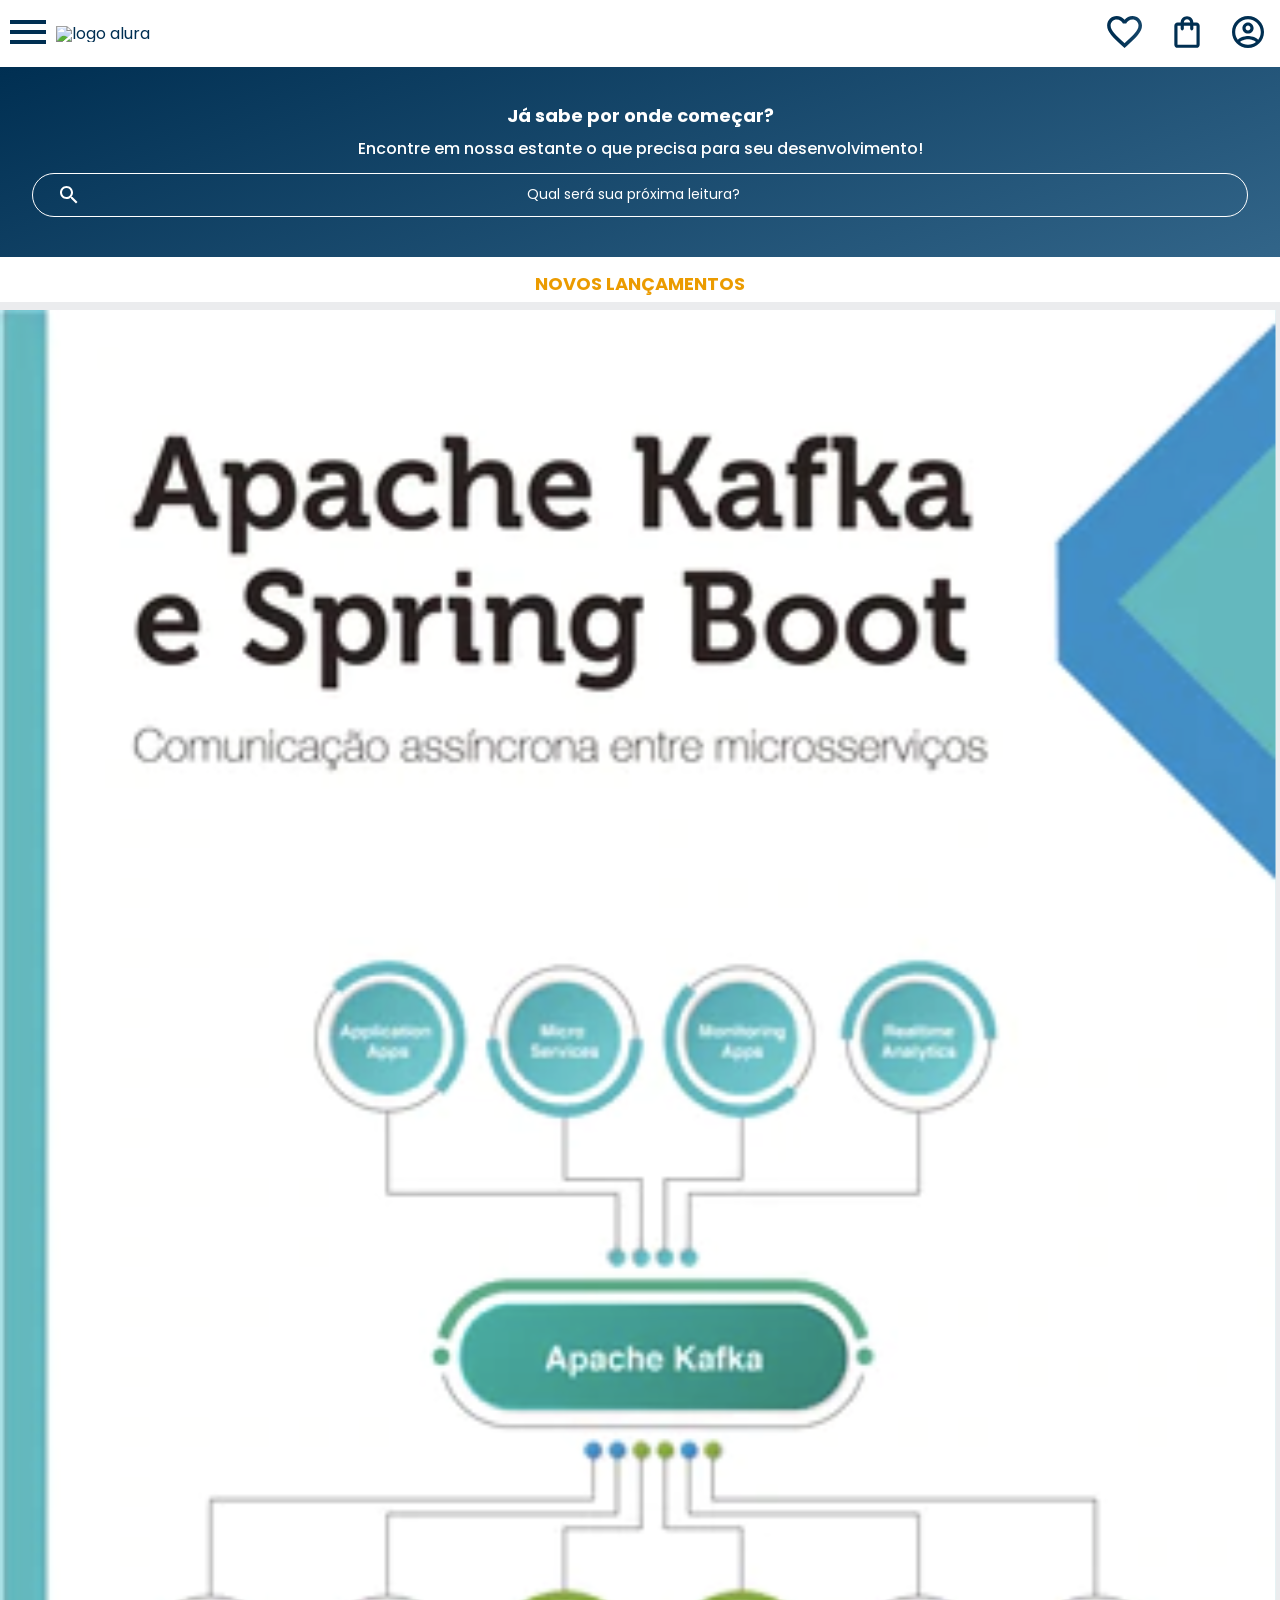
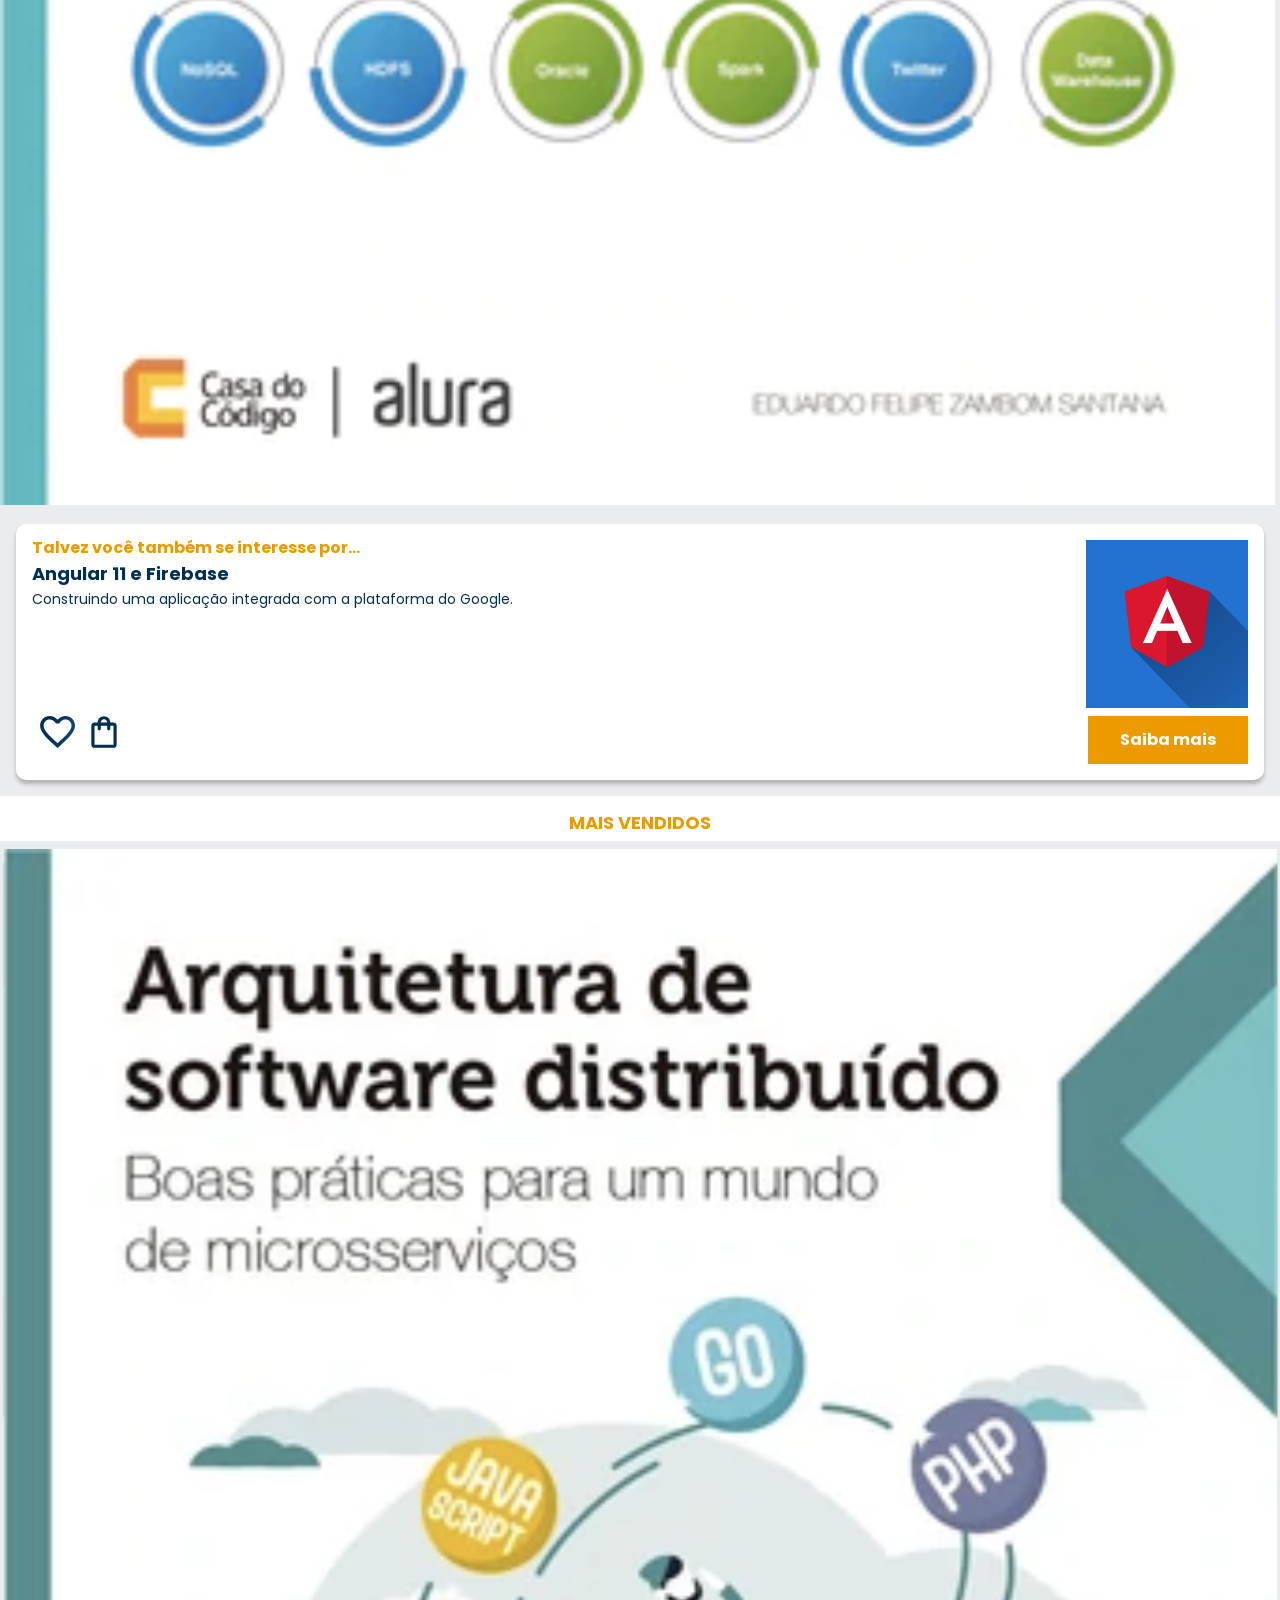
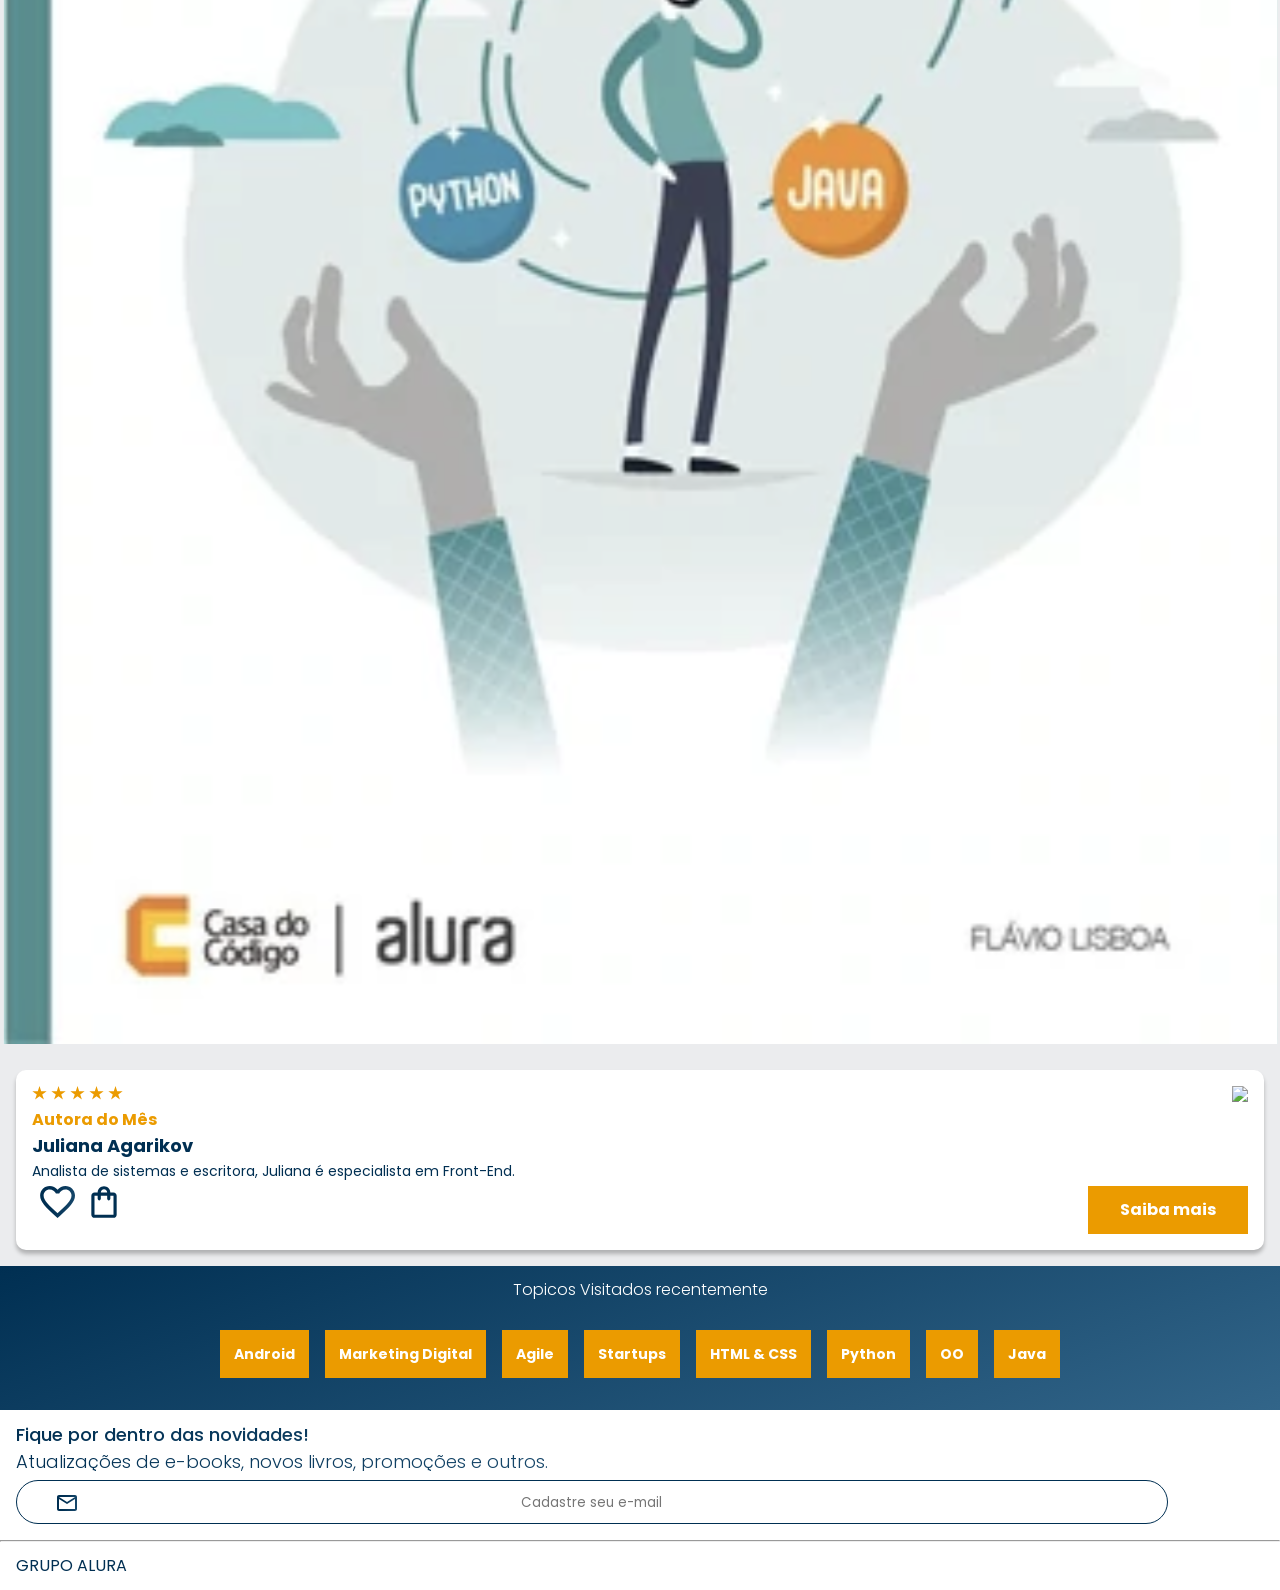
==== index.html @ 4be2d955 "Add files via upload" ====
<!DOCTYPE html>
<html lang="pt-br">
<head>
    <meta charset="UTF-8">
    <meta http-equiv="X-UA-Compatible" content="IE=edge">
    <meta name="viewport" content="width=device-width, initial-scale=1.0">
    <title>Alura Books</title>
    <link rel="stylesheet" href="./style/reset.css">
    <link rel="preconnect" href="https://fonts.googleapis.com">
    <link rel="preconnect" href="https://fonts.gstatic.com" crossorigin>
    <link href="https://fonts.googleapis.com/css2?family=Inter:wght@400;700&family=Krona+One&family=Montserrat:wght@400;600&family=Poppins:wght@300;400;500;700&display=swap" rel="stylesheet">
    <link rel="stylesheet" href="https://cdn.jsdelivr.net/npm/swiper@10/swiper-bundle.min.css"/>
    <link rel="stylesheet" href="./style/style.css">
</head>
<body>
    
    <header class="cabecalho">
        <div class="container">
            <input type="checkbox" id="menu" class="container__botao">
            <label for="menu">
                <spam class="cabecalho__menu__hamburger container__imagem"></spam>
            </label>
            <ul class="lista-menu">
                <li class="lista-menu__titulo"> Categoria</li>
                <li class="lista-menu__item"><a href="#" class="lista-menu__link">Programação</a>
                </li>
                <li class="lista-menu__item">
                    <a href="#" class="lista-menu__link">Front-End</a>
                </li>
                <li class="lista-menu__item">
                    <a href="#" class="lista-menu__link">Infraestrutura</a>
                </li>    
                <li class="lista-menu__item">
                    <a href="#" class="lista-menu__link">Bussines</a>
                </li>
                <li class="lista-menu__item">
                    <a href="#" class="lista-menu__link">Design</a>
                </li>
                </li>
            </ul>
            <img src="./assets/logo.svg" alt="logo alura">
        </div>
        <div class="container">
            <a href="#"><img src="assets/Favoritos.svg" class="container__imagem"></a>
            <a href="#"><img src="assets/Compras.svg" class="container__imagem"></a>
            <a href="#"><img src="assets/Usuario.svg" class="container__imagem"></a>
        </div>
    </header>

        <section class="banner">
            <h2 class="banner__titulo">Já sabe por onde começar?</h2>
            <p class="banner__texto">Encontre em nossa estante o que precisa para seu desenvolvimento!</p>
            <input type="search" class="banner__pesquisa" placeholder="Qual será sua próxima leitura?">
        </section>
        <section class="carrossel">
            <h2 class="carrossel__titulo">Novos Lançamentos</h2>
            <!-- Slider main container -->
    <div class="swiper">
    <div class="swiper-pagination"></div>
    <!-- Additional required wrapper -->
    <div class="swiper-wrapper">
      <!-- Slides -->
      <div class="swiper-slide"><img src="./assets/ApacheKafka.svg" alt="livro 1"></div>
      <div class="swiper-slide"><img src="./assets/Lideranca.svg" alt="livro 2"></div>
      <div class="swiper-slide"><img src="./assets/Javascript.svg" alt="Livro 3"></div>
      <div class="swiper-slide"><img src="./assets/GuiaFront-end.svg" alt="Livro 4"></div>
    
    </div>
    <!-- If we need pagination -->
   
    <!-- If we need navigation buttons -->
    <div class="swiper-button-prev"></div>
    <div class="swiper-button-next"></div>
    <!-- If we need scrollbar -->
    </div>
    
    <div class="card">
        <!--1º linha-->
        <div class="card__descricao">
            <!--1º coluna-->
            <div class="descricao">
                <h3 class="descricao__titulo"> Talvez você também se interesse por... </h3>
                <h2 class="descricao__titulo-livro">Angular 11 e Firebase</h2>
                <p class="descricao__texto">Construindo uma aplicação integrada com a plataforma do Google.</p>
            </div>
            <!--2ºcoluna-->
            <img src="./assets/Angular.svg" class="descricao__imagem">
            </div>
            <!--2º linha-->
            <div class="card__botoes">
                <!--1º coluna-->
                <ul class="botoes">
                    <li class="botoes__item"><img src="./assets/Favoritos.svg" alt="favoritar livro"></li>
                    <li class="botoes__item"><img src="./assets/Compras.svg" alt="carrinho de compras"></li>
                 </ul>
             <!--2º coluna-->
                <a href="#" class="botoes__ancora"> Saiba mais</a>
            </div>
    </div>
    </section>
    <section class="carrossel">
        <h2 class="carrossel__titulo">Mais Vendidos</h2>
        <!-- Slider main container -->
        <div class="swiper">
        <div class="swiper-pagination"></div>
        <!-- Additional required wrapper -->
        <div class="swiper-wrapper">
            <!-- Slides -->
            <div class="swiper-slide"><img src="./assets/Arquitetura.svg" alt="livro 1"></div>
            <div class="swiper-slide"><img src="./assets/MetricasAgeis.svg" alt="livro 2"></div>
            <div class="swiper-slide"><img src="./assets/Gestão.svg" alt="Livro 3"></div>
            <div class="swiper-slide"><img src="./assets/Tuning.svg" alt="Livro 4"></div>
            <div class="swiper-slide"><img src="./assets/ApacheKafka.svg" alt="Livro 4"></div>

        </div>
        <!-- If we need pagination -->

        <!-- If we need navigation buttons -->
        <div class="swiper-button-prev"></div>
        <div class="swiper-button-next"></div>
        <!-- If we need scrollbar -->
        </div>

    <div class="card">
        <!--1º linha-->
        <div class="card__descricao">
            <!--1º coluna-->
            <div class="descricao">
                <img src="./assets/Estrelinhas.svg" class="estrelinhas">
                <h3 class="descricao__titulo"> Autora do Mês</h3>
                <h2 class="descricao__titulo-livro">Juliana Agarikov</h2>
                <p class="descricao__texto">Analista de sistemas e escritora, Juliana é especialista em Front-End. </p>
            </div>
            <!--2ºcoluna-->
            <img src="./assets/Perfil-escritora 1.svg" class="descricao__imagem">
        </div>
        <!--2º linha-->
        <div class="card__botoes">
            <!--1º coluna-->
            <ul class="botoes">
                <li class="botoes__item"><img src="./assets/Favoritos.svg" alt="favoritar livro"></li>
                <li class="botoes__item"><img src="./assets/Compras.svg" alt="carrinho de compras"></li>
            </ul>
            <!--2º coluna-->
            <a href="#" class="botoes__ancora"> Saiba mais</a>
        </div>
    </div>
    </section>
    <section class="topicos">
        <h2 class="topicos__titulo">Topicos Visitados recentemente</h2>
        <ul class="topicos__listas">
            <li class="topicos__item">
                <a href="#" class="topicos__link">Android</a>
            </li>
            <li class="topicos__item">
                <a href="#" class="topicos__link">Marketing Digital</a>
            </li>
            <li class="topicos__item">
                <a href="#" class="topicos__link">Agile</a>
            </li>
            <li class="topicos__item">
                <a href="#" class="topicos__link">Startups</a>
            </li>
            <li class="topicos__item">
                <a href="#" class="topicos__link">HTML & CSS</a>
            </li>
            <li class="topicos__item">
                <a href="#" class="topicos__link">Python</a>
            </li>
            <li class="topicos__item">
                <a href="#" class="topicos__link">OO</a>
            </li>
            <li class="topicos__item">
                <a href="#" class="topicos__link">Java</a>
            </li>
            

        </ul>
    </section>
    <section class="contatos">
        <h2 class="contatos__titulo">Fique por dentro das novidades!</h2>
        <p class="contatos__texto">Atualizações de e-books, novos livros, promoções e outros.</p>
        <input type="email" placeholder="Cadastre seu e-mail" class="contatos__email">

    </section>

    <hr />

    <footer>
        <h2 class="rodape__titulo">GRUPO ALURA </h2>
    </footer>

    <script type="module">
        import Swiper from 'https://cdn.jsdelivr.net/npm/swiper@10/swiper-bundle.min.mjs'
    
        const swiper = new Swiper('.swiper', {
            spaceBetween: 10,
            slidesPerView: 3,
            pagination: {
                el: '.swiper-pagination',
                type: 'bullets',
            },
        });
    </script>
        
</body>
</html>
---- style/style.css ----
@import url("header.css");
@import url("banner.css");
@import url("carrossel.css");
@import url("topico.css");
@import url("contato.css");
@import url("rodape.css");

:root{
 --cor-de-fundo:#EBECEE;
 --branco: #ffffff;
 --laranja: #EB9B00;
 --azul-degrade: linear-gradient(160deg, #002F52 0%, #326589 100%);
 --font-principal: "Poppins";
 --azul-titulo: #002F52;


}

body{
    background-color: var(--cor-de-fundo);
    color: var(--azul-titulo);
    font-family: var(--font-principal);
    font-size: 16px;
    font-weight: 400;
}
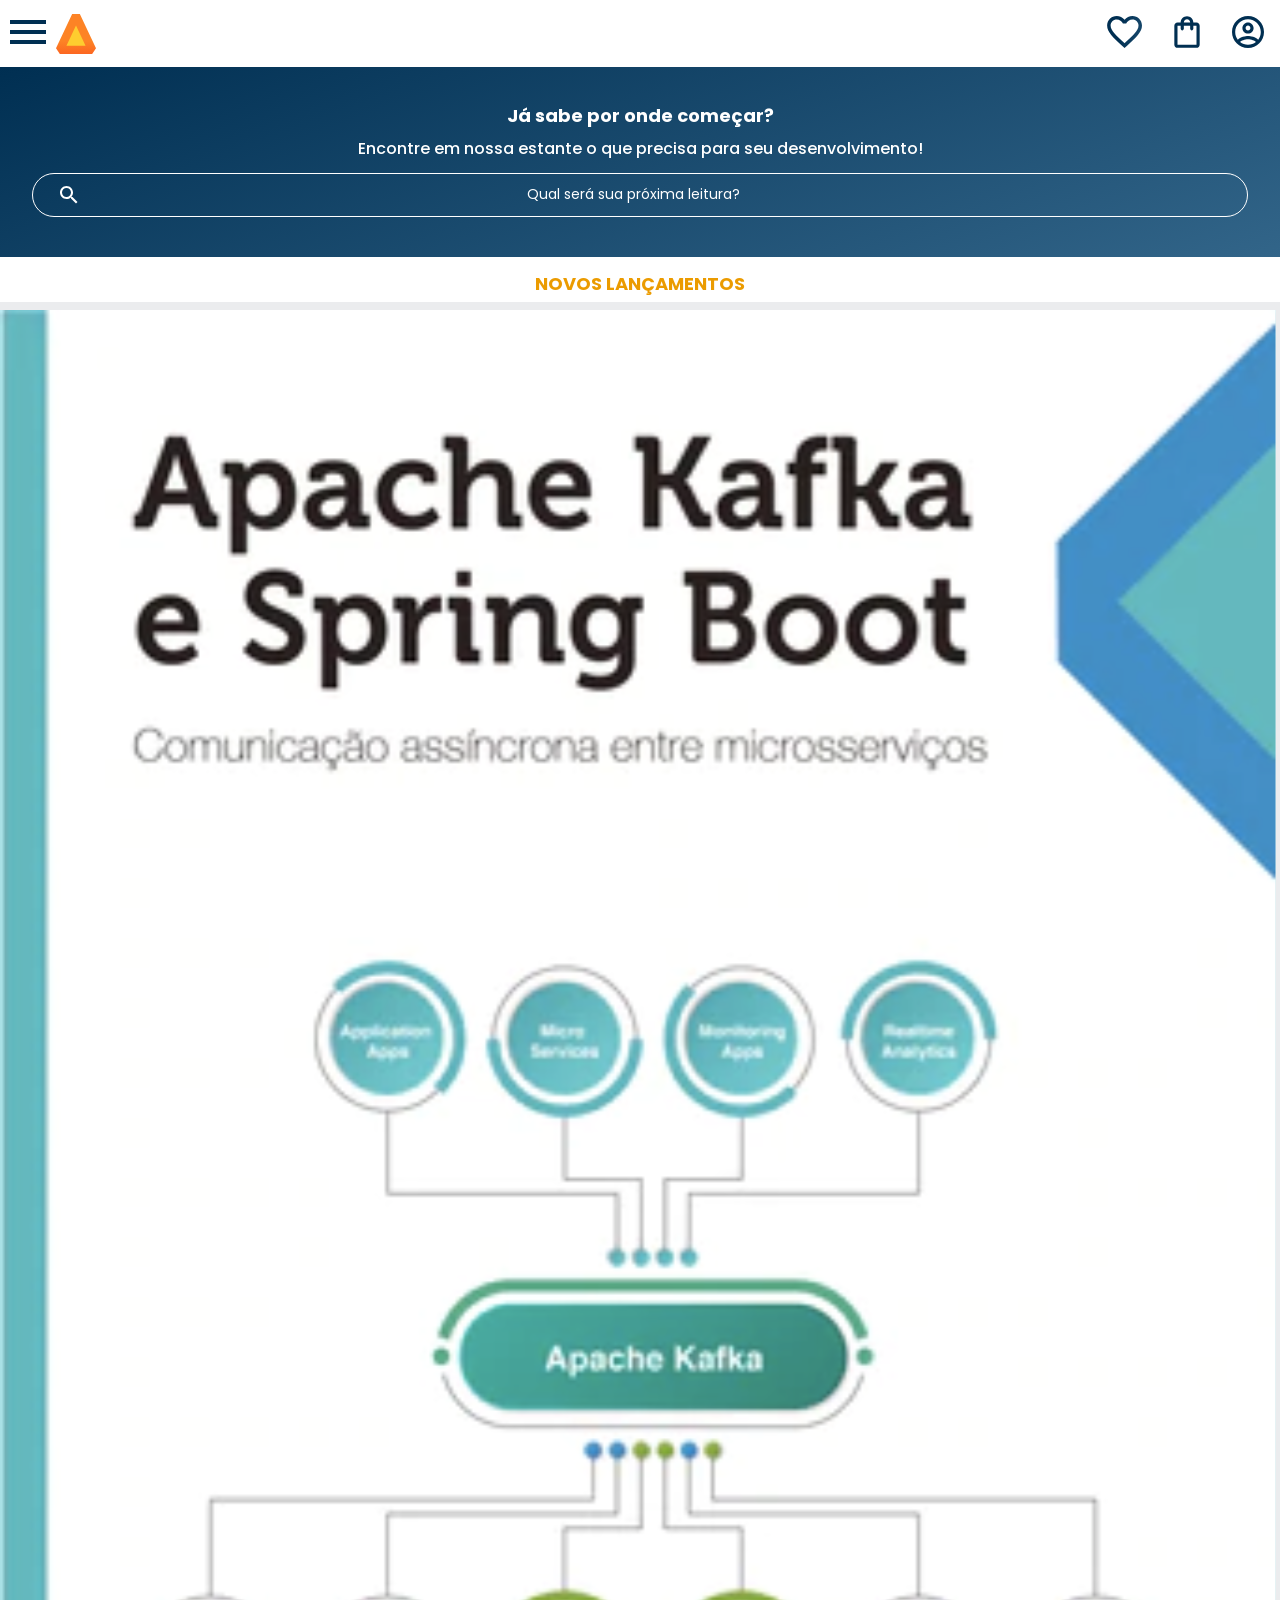
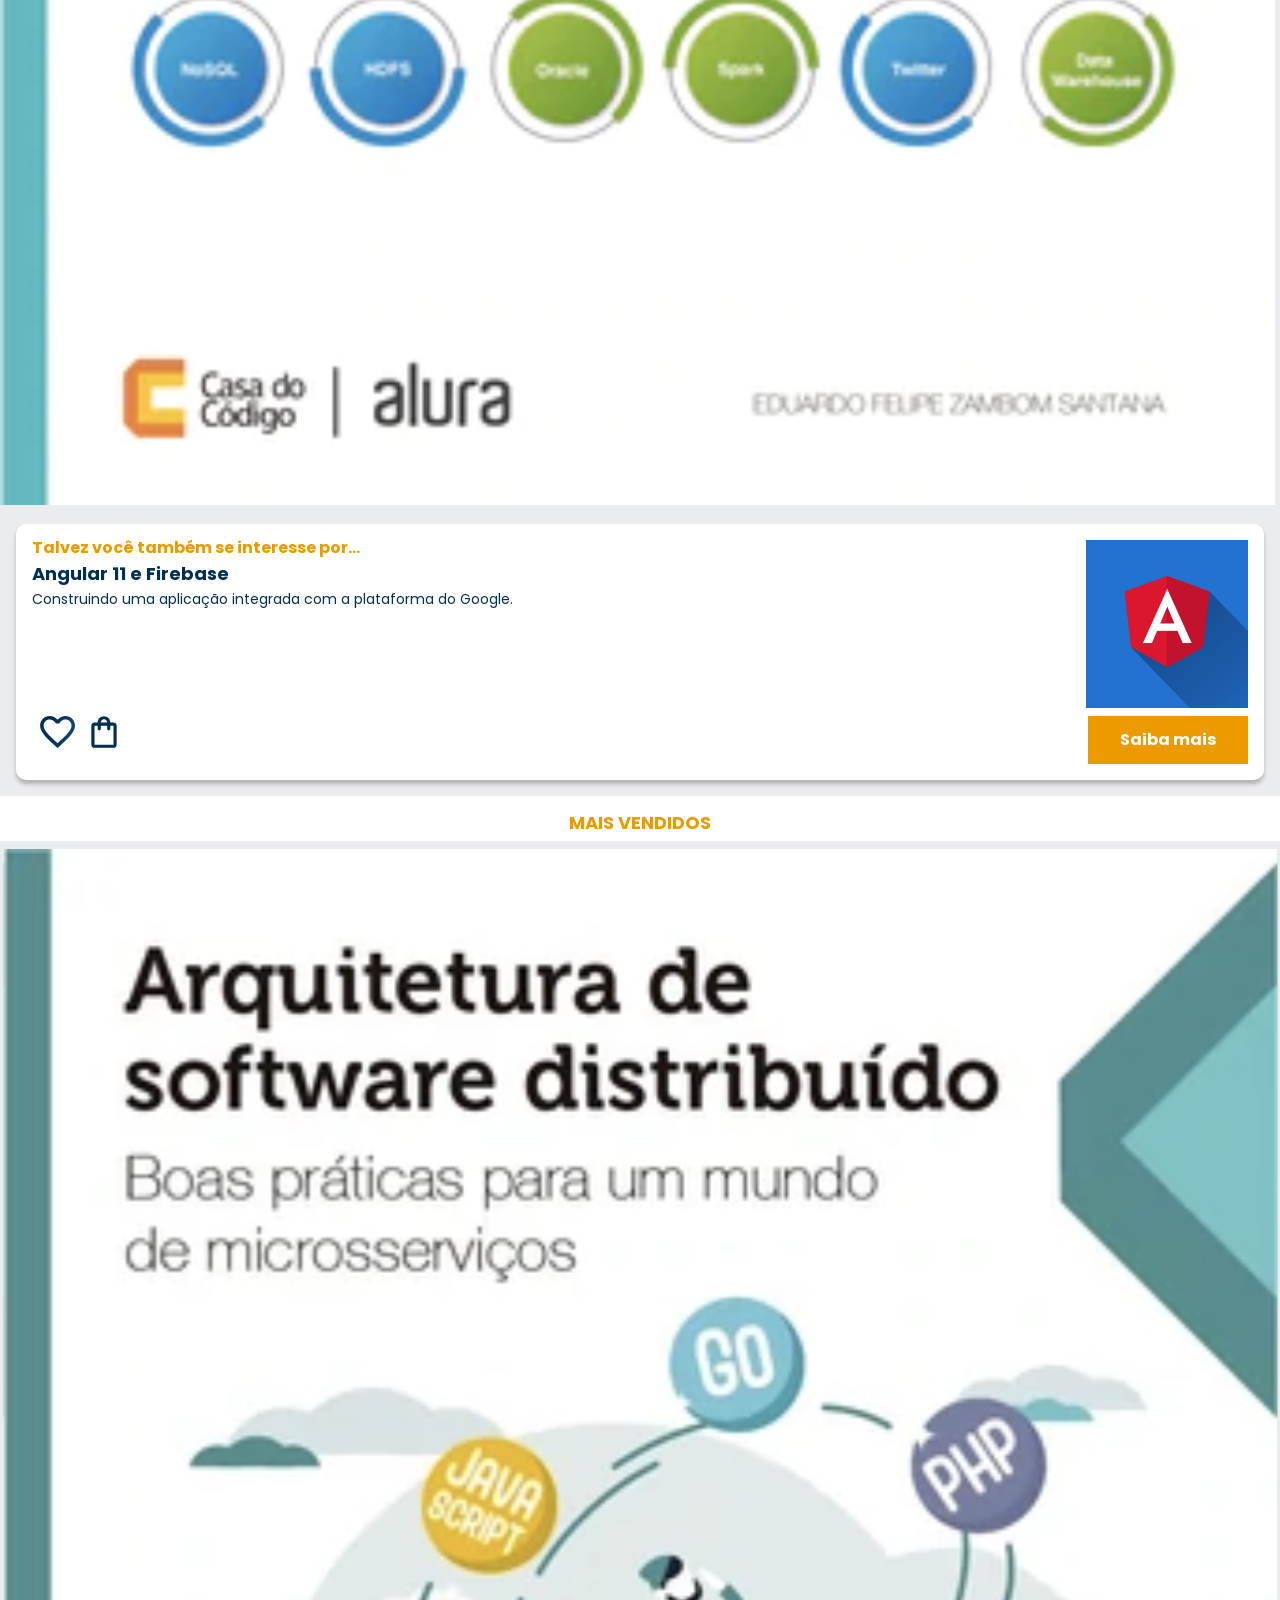
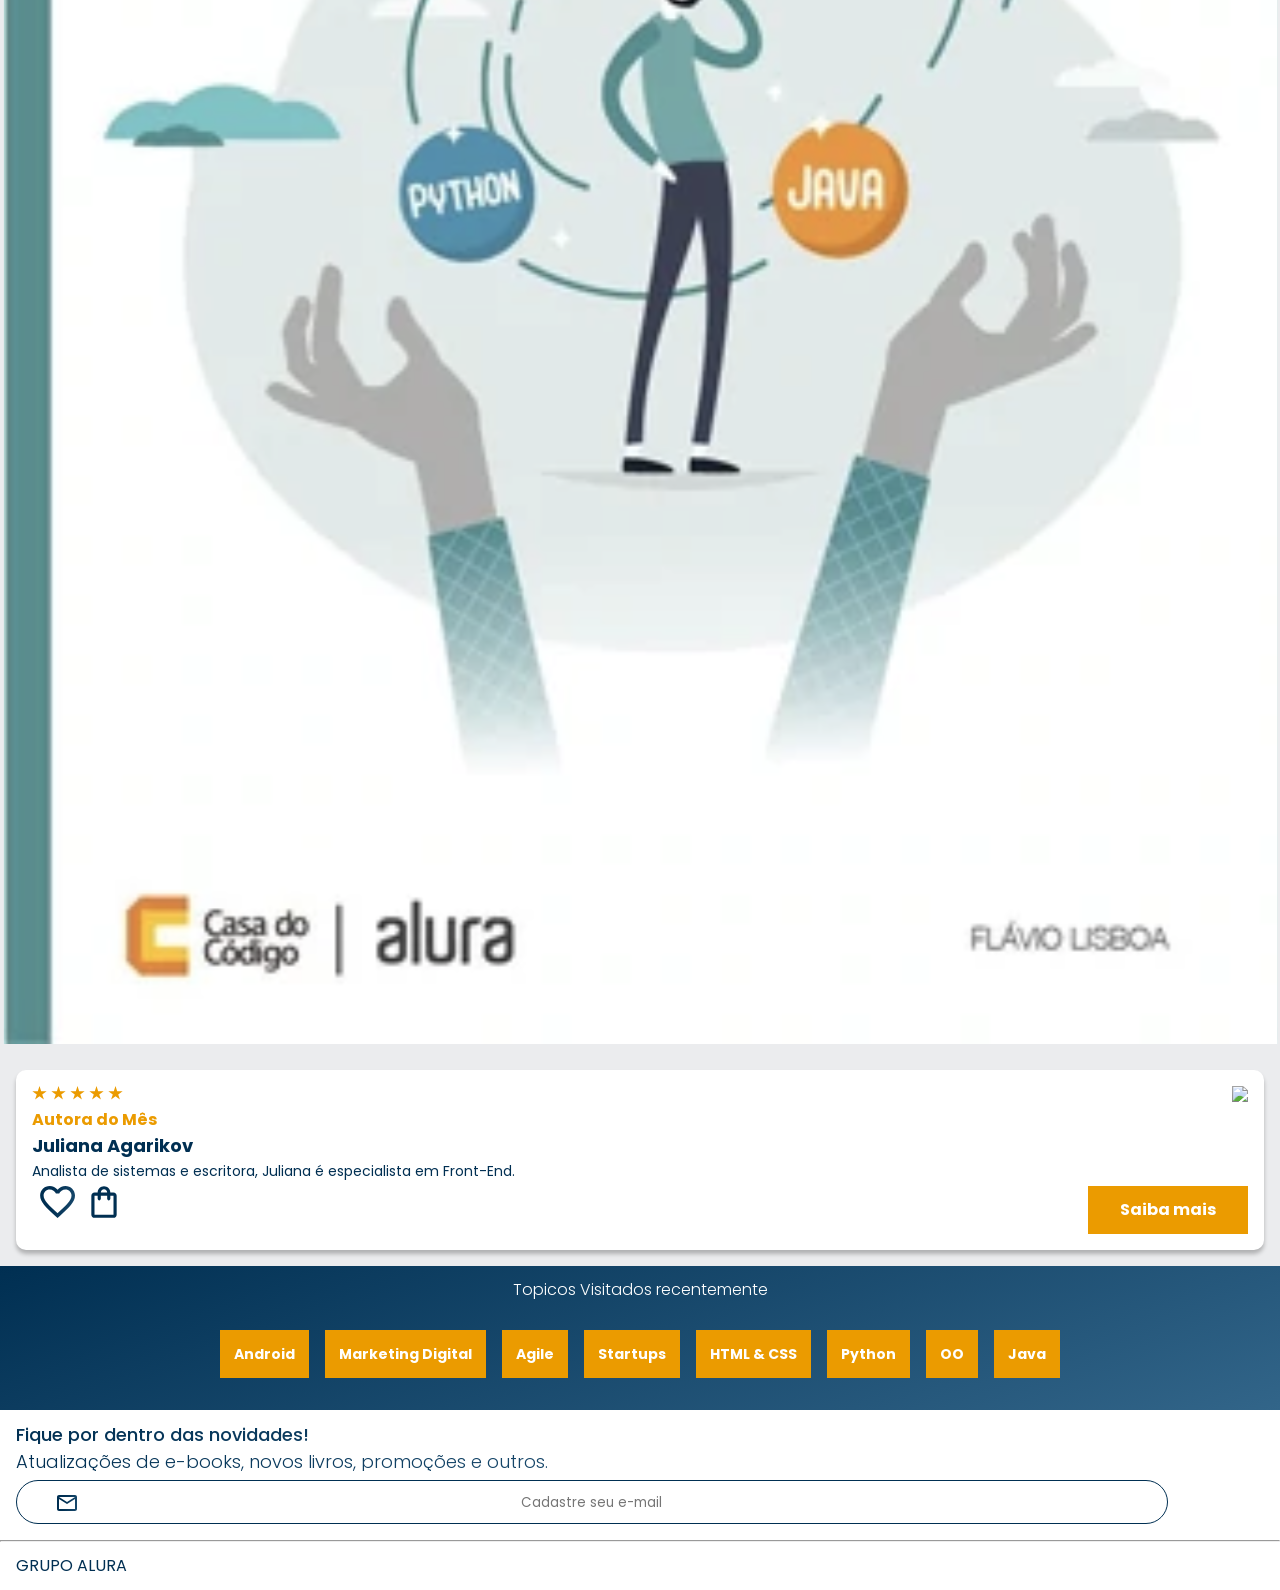
==== commit e7b19bc9: "Add files via upload" ====
--- a/index.html
+++ b/index.html
@@ -38,7 +38,7 @@
                 </li>
                 </li>
             </ul>
-            <img src="./assets/logo.svg" alt="logo alura">
+            <img src="./assets/Logo.svg" alt="logo alura">
         </div>
         <div class="container">
             <a href="#"><img src="assets/Favoritos.svg" class="container__imagem"></a>
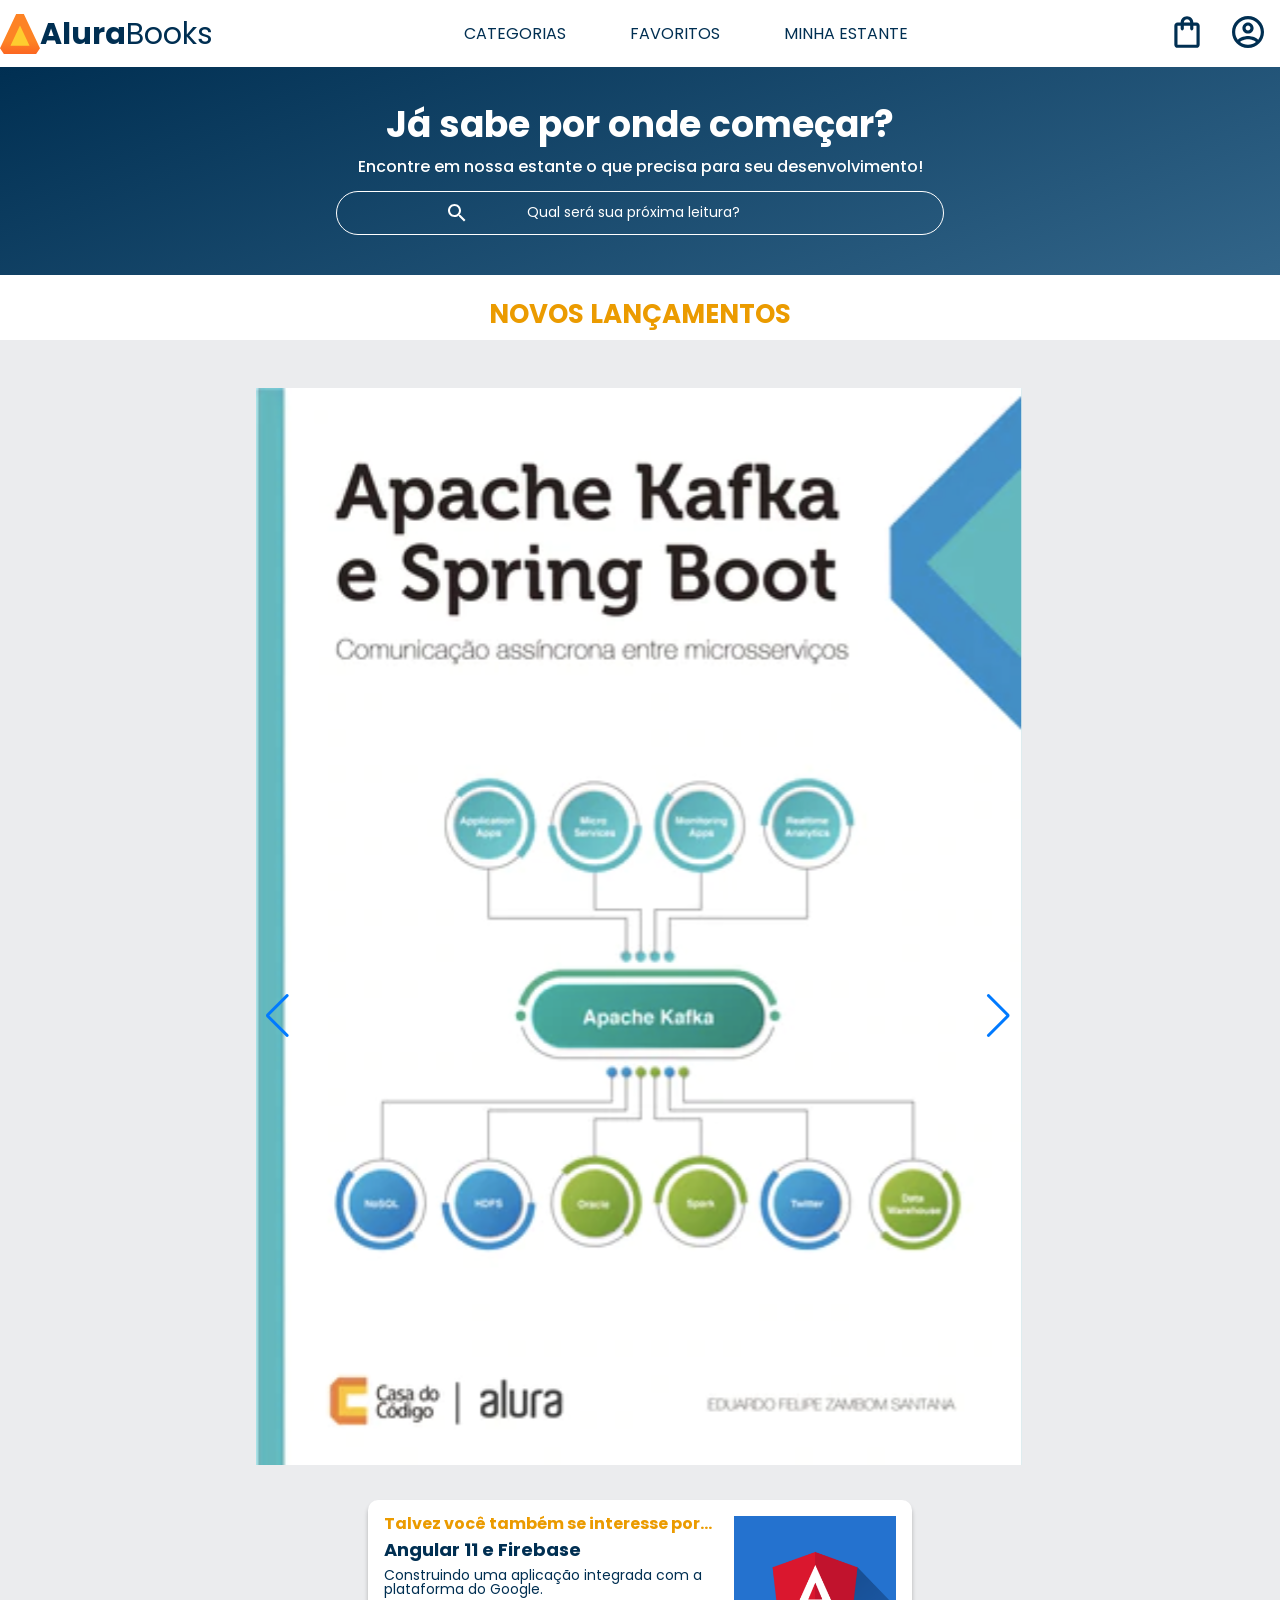
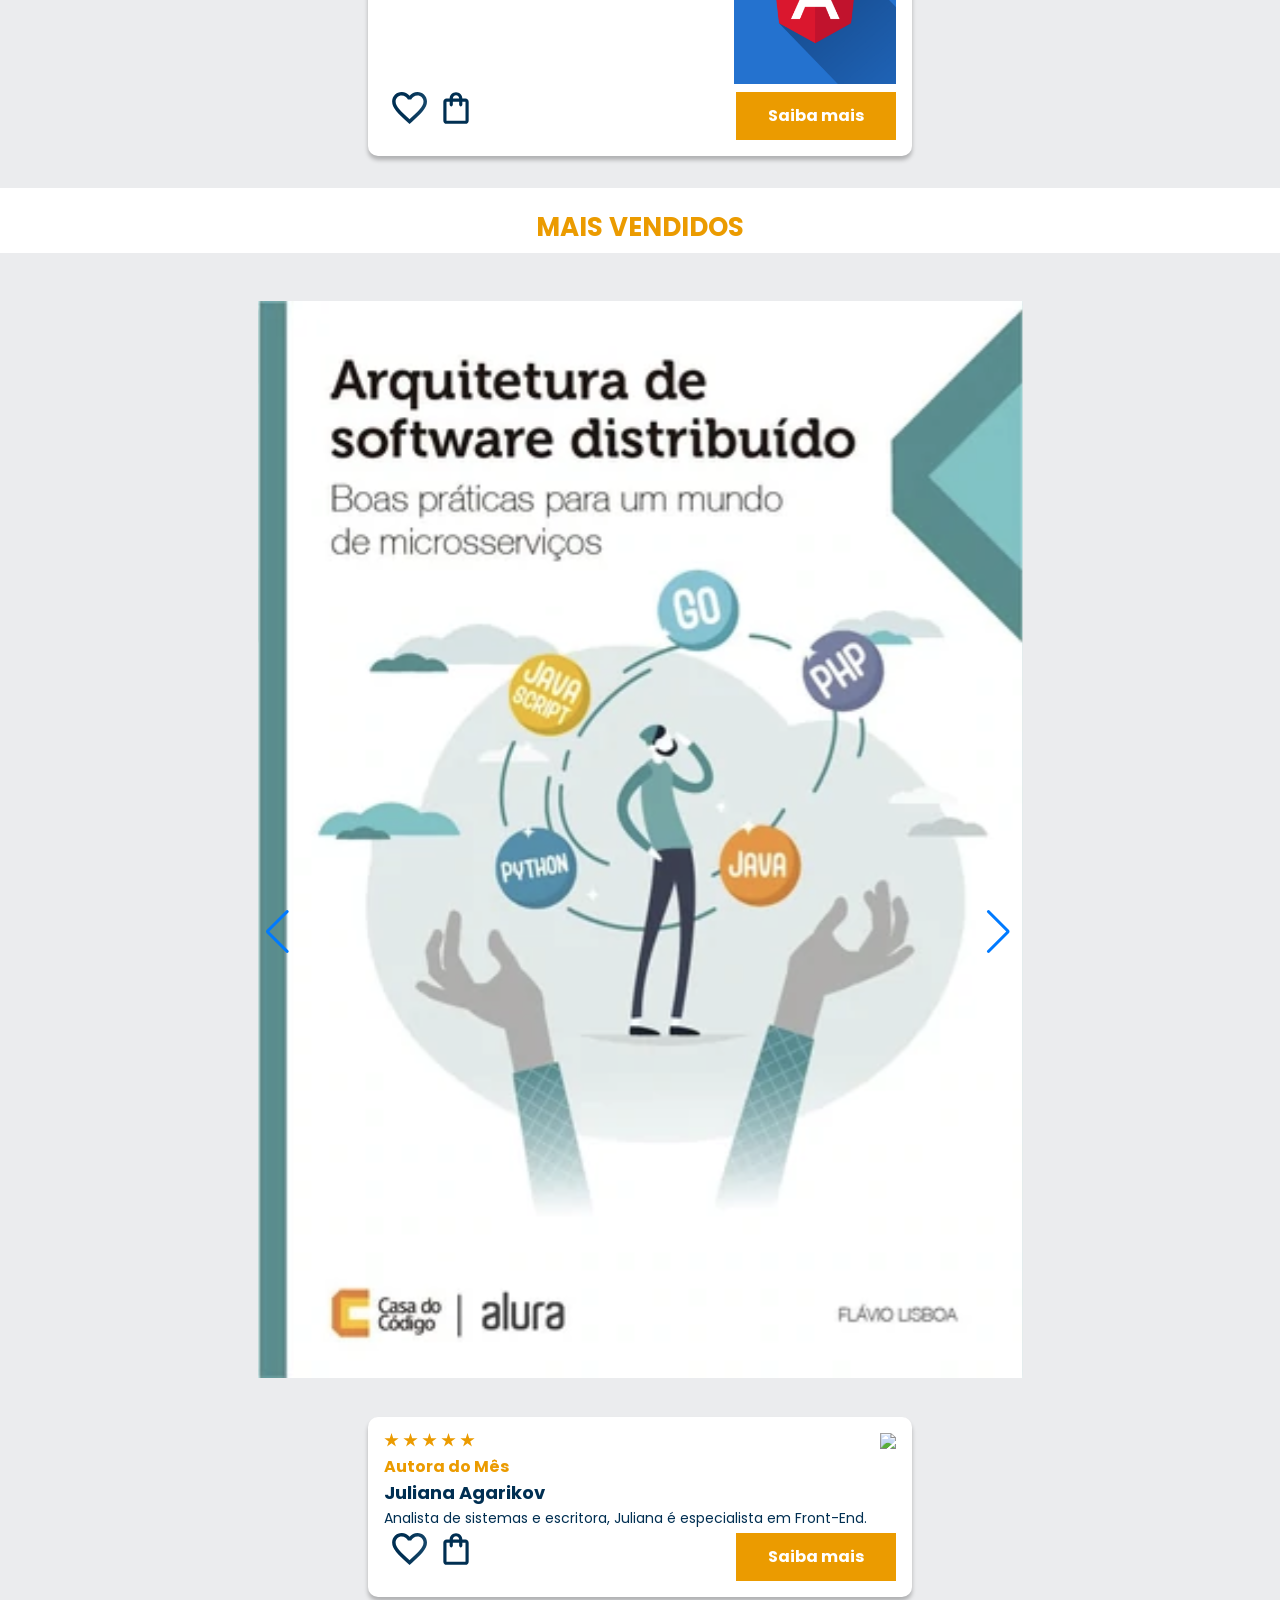
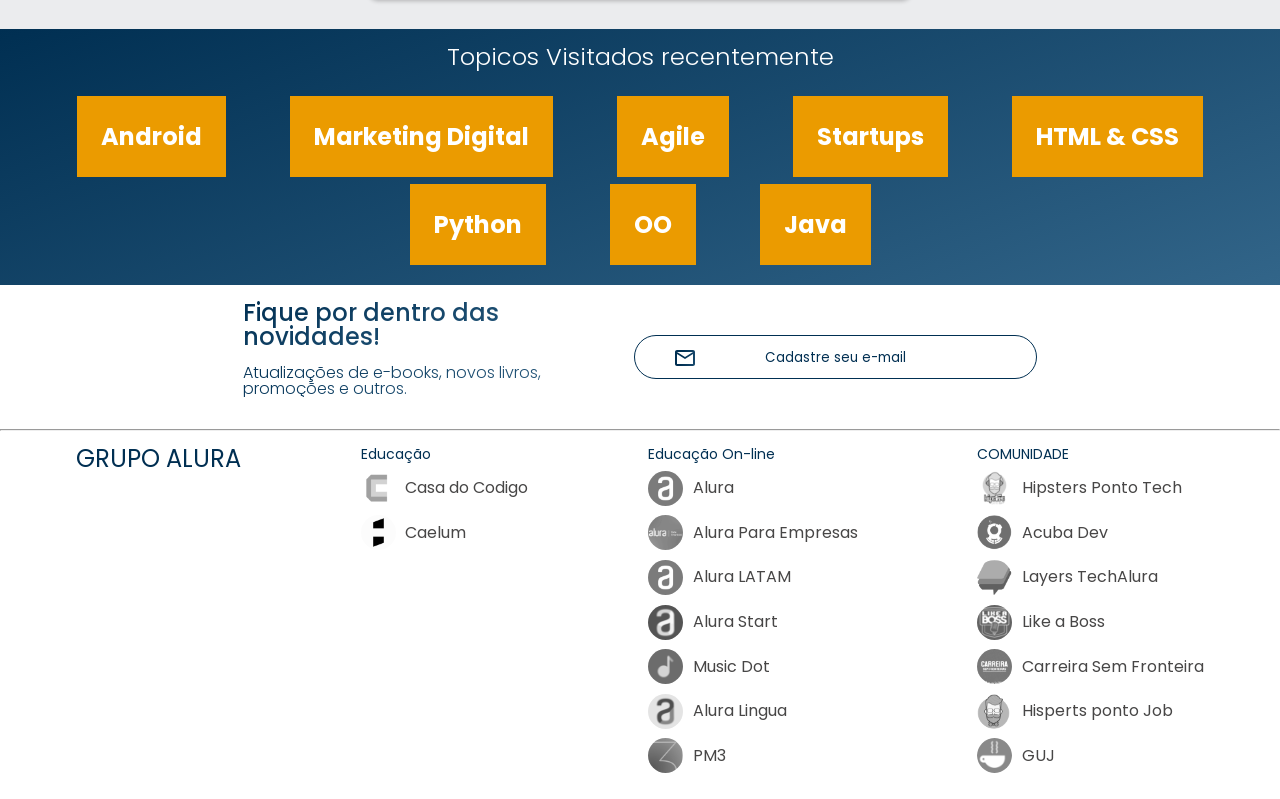
==== commit 4065ab3f: "Add files via upload" ====
--- a/index.html
+++ b/index.html
@@ -10,6 +10,7 @@
     <link rel="preconnect" href="https://fonts.gstatic.com" crossorigin>
     <link href="https://fonts.googleapis.com/css2?family=Inter:wght@400;700&family=Krona+One&family=Montserrat:wght@400;600&family=Poppins:wght@300;400;500;700&display=swap" rel="stylesheet">
     <link rel="stylesheet" href="https://cdn.jsdelivr.net/npm/swiper@10/swiper-bundle.min.css"/>
+    <link href="https://fonts.googleapis.com/css2?family=Inter:wght@400;700&family=Josefin+Sans:wght@400;700&family=Krona+One&family=Montserrat:wght@400;600&family=Poppins:wght@300;400;500;700&display=swap" rel="stylesheet">
     <link rel="stylesheet" href="./style/style.css">
 </head>
 <body>
@@ -17,7 +18,7 @@
     <header class="cabecalho">
         <div class="container">
             <input type="checkbox" id="menu" class="container__botao">
-            <label for="menu">
+            <label for="menu" class="container__rotulo">
                 <spam class="cabecalho__menu__hamburger container__imagem"></spam>
             </label>
             <ul class="lista-menu">
@@ -39,11 +40,45 @@
                 </li>
             </ul>
             <img src="./assets/Logo.svg" alt="logo alura">
-        </div>
+            <h1 class="container__titulo"> <b class="container__titulo-negrito">Alura</b>Books</h1>
+        </div>
+        <ul class="opcoes">
+            <input type="checkbox" id="opcoes-menu" class="opcoes__botao">
+            <label for="opcoes-menu" class="opcoes__rotulo"> 
+                <li class="opcoes__item"> Categorias</li>
+            </label>
+            <ul class="lista-menu">
+                <li class="lista-menu__item"><a href="#" class="lista-menu__link">Programação</a>
+                </li>
+                <li class="lista-menu__item">
+                    <a href="#" class="lista-menu__link">Front-End</a>
+                </li>
+                <li class="lista-menu__item">
+                    <a href="#" class="lista-menu__link">Infraestrutura</a>
+                </li>    
+                <li class="lista-menu__item">
+                    <a href="#" class="lista-menu__link">Bussines</a>
+                </li>
+                <li class="lista-menu__item">
+                    <a href="#" class="lista-menu__link">Design</a>
+                </li>
+                </li>
+            </ul>
+            <li class="opcoes__item"><a href="#" class="opcoes__link"></a>Favoritos</li>
+            <li class="opcoes__item"><a href="#" class="opcoes__link"></a> Minha Estante</li>
+        </ul>
         <div class="container">
-            <a href="#"><img src="assets/Favoritos.svg" class="container__imagem"></a>
-            <a href="#"><img src="assets/Compras.svg" class="container__imagem"></a>
-            <a href="#"><img src="assets/Usuario.svg" class="container__imagem"></a>
+            <a href="#">
+                <img src="assets/Favoritos.svg" class="container__imagem container__imagem-transparente">
+            </a>
+            <a href="#" class="container__link">
+                <img src="assets/Compras.svg" class="container__imagem ">
+                <p class="container__texto">Minha Sacola</p>
+            </a>
+            <a href="#" class="container__link">
+                <img src="assets/Usuario.svg" class="container__imagem">
+                <p class="container__texto">Meu Perfil</p>
+            </a>
         </div>
     </header>
 
@@ -54,53 +89,56 @@
         </section>
         <section class="carrossel">
             <h2 class="carrossel__titulo">Novos Lançamentos</h2>
-            <!-- Slider main container -->
-    <div class="swiper">
-    <div class="swiper-pagination"></div>
-    <!-- Additional required wrapper -->
-    <div class="swiper-wrapper">
-      <!-- Slides -->
-      <div class="swiper-slide"><img src="./assets/ApacheKafka.svg" alt="livro 1"></div>
-      <div class="swiper-slide"><img src="./assets/Lideranca.svg" alt="livro 2"></div>
-      <div class="swiper-slide"><img src="./assets/Javascript.svg" alt="Livro 3"></div>
-      <div class="swiper-slide"><img src="./assets/GuiaFront-end.svg" alt="Livro 4"></div>
+            
+    <div class="carrossel__container">        
+        <div class="swiper">
+        <div class="swiper-pagination"></div>
+        <!-- Additional required wrapper -->
+        <div class="swiper-wrapper">
+        <!-- Slides -->
+        <div class="swiper-slide"><img src="./assets/ApacheKafka.svg" alt="livro 1"></div>
+        <div class="swiper-slide"><img src="./assets/Lideranca.svg" alt="livro 2"></div>
+        <div class="swiper-slide"><img src="./assets/Javascript.svg" alt="Livro 3"></div>
+        <div class="swiper-slide"><img src="./assets/GuiaFront-end.svg" alt="Livro 4"></div>
+        
+        </div>
+        <!-- If we need pagination -->
     
-    </div>
-    <!-- If we need pagination -->
-   
-    <!-- If we need navigation buttons -->
-    <div class="swiper-button-prev"></div>
-    <div class="swiper-button-next"></div>
-    <!-- If we need scrollbar -->
-    </div>
-    
-    <div class="card">
-        <!--1º linha-->
-        <div class="card__descricao">
-            <!--1º coluna-->
-            <div class="descricao">
-                <h3 class="descricao__titulo"> Talvez você também se interesse por... </h3>
-                <h2 class="descricao__titulo-livro">Angular 11 e Firebase</h2>
-                <p class="descricao__texto">Construindo uma aplicação integrada com a plataforma do Google.</p>
-            </div>
-            <!--2ºcoluna-->
-            <img src="./assets/Angular.svg" class="descricao__imagem">
-            </div>
-            <!--2º linha-->
-            <div class="card__botoes">
+        <!-- If we need navigation buttons -->
+        <div class="swiper-button-prev"></div>
+        <div class="swiper-button-next"></div>
+        <!-- If we need scrollbar -->
+        </div>
+        
+        <div class="card">
+            <!--1º linha-->
+            <div class="card__descricao">
                 <!--1º coluna-->
-                <ul class="botoes">
-                    <li class="botoes__item"><img src="./assets/Favoritos.svg" alt="favoritar livro"></li>
-                    <li class="botoes__item"><img src="./assets/Compras.svg" alt="carrinho de compras"></li>
-                 </ul>
-             <!--2º coluna-->
-                <a href="#" class="botoes__ancora"> Saiba mais</a>
-            </div>
+                <div class="descricao">
+                    <h3 class="descricao__titulo"> Talvez você também se interesse por... </h3>
+                    <h2 class="descricao__titulo-livro">Angular 11 e Firebase</h2>
+                    <p class="descricao__texto">Construindo uma aplicação integrada com a plataforma do Google.</p>
+                </div>
+                <!--2ºcoluna-->
+                <img src="./assets/Angular.svg" class="descricao__imagem">
+                </div>
+                <!--2º linha-->
+                <div class="card__botoes">
+                    <!--1º coluna-->
+                    <ul class="botoes">
+                        <li class="botoes__item"><img src="./assets/Favoritos.svg" alt="favoritar livro"></li>
+                        <li class="botoes__item"><img src="./assets/Compras.svg" alt="carrinho de compras"></li>
+                    </ul>
+                <!--2º coluna-->
+                    <a href="#" class="botoes__ancora"> Saiba mais</a>
+                </div>
+        </div>
     </div>
     </section>
     <section class="carrossel">
         <h2 class="carrossel__titulo">Mais Vendidos</h2>
         <!-- Slider main container -->
+        <div class="carrossel__container">        
         <div class="swiper">
         <div class="swiper-pagination"></div>
         <!-- Additional required wrapper -->
@@ -145,6 +183,7 @@
             <a href="#" class="botoes__ancora"> Saiba mais</a>
         </div>
     </div>
+    </div>
     </section>
     <section class="topicos">
         <h2 class="topicos__titulo">Topicos Visitados recentemente</h2>
@@ -177,17 +216,92 @@
 
         </ul>
     </section>
-    <section class="contatos">
-        <h2 class="contatos__titulo">Fique por dentro das novidades!</h2>
-        <p class="contatos__texto">Atualizações de e-books, novos livros, promoções e outros.</p>
-        <input type="email" placeholder="Cadastre seu e-mail" class="contatos__email">
+    <section class="contato">
+        <div class="contato__descricao">
+            <h2 class="contato__titulo">Fique por dentro das novidades!</h2>
+            <p class="contato__texto">Atualizações de e-books, novos livros, promoções e outros.</p>
+        </div>
+        <input type="email" placeholder="Cadastre seu e-mail" class="contato__email">
 
     </section>
 
     <hr />
 
-    <footer>
+    <footer class="rodape">
         <h2 class="rodape__titulo">GRUPO ALURA </h2>
+        <ul class="lista-rodape">
+            <li class="lista-rodape__titulo">Educação</li>
+
+                <li class="lista-rodape__item">
+                    <img src="./assets/CasaDoCodigo.svg" alt="CasaDoCodigo">
+                    <a href="#" class="lista-rodape__link">Casa do Codigo</a>
+                </li>    
+                <li class="lista-rodape__item">
+                    <img src="./assets/Caelum.svg" alt="Caelum">
+                    <a href="#" class="lista-rodape__link">Caelum</a> 
+                </li>    
+                                       
+                
+        </ul>
+
+         <ul class="lista-rodape">
+            <li class="lista-rodape__titulo">Educação On-line</li>
+                <li class="lista-rodape__item">
+                    <img src="./assets/Alura.svg" alt="Alura">
+                    <a href="#" class="lista-rodape__link">Alura</a>
+                </li> 
+                <li class="lista-rodape__item">
+                    <img src="./assets/AluraEmpresas.svg" alt="Alura empresas">
+                    <a href="#" class="lista-rodape__link">Alura Para Empresas</a></li>  
+                <li class="lista-rodape__item">
+                    <img src="./assets/AluraLATAM.svg" alt="Alura LATAm">
+                    <a href="#" class="lista-rodape__link">Alura LATAM</a></li> 
+                <li class="lista-rodape__item">
+                    <img src="./assets/AluraStart.svg" alt="Alura Start">
+                    <a href="#" class="lista-rodape__link">Alura Start</a></li>  
+                <li class="lista-rodape__item">
+                    <img src="./assets/MusicDot.svg" alt="Music Dot">
+                    <a href="#" class="lista-rodape__link">Music Dot</a></li>
+                    <li class="lista-rodape__item">
+                    <img src="./assets/AluraLingua.svg" alt="AluraLingua">
+                    <a href="#" class="lista-rodape__link">Alura Lingua</a> </li>
+                    <li class="lista-rodape__item">
+                    <img src="./assets/PM3.svg" alt="PM3">
+                    <a href="#" class="lista-rodape__link">PM3</a> </li>
+                
+                
+
+        </ul>
+
+        <ul class="lista-rodape">
+            <li class="lista-rodape__titulo"> COMUNIDADE</li>
+                <li class="lista-rodape__item">
+                    <img src="./assets/HipstersTech.svg" alt="Hipsters Tech">
+                    <a href="#" class="lista-rodape__link">Hipsters Ponto Tech</a></li> 
+                    <li class="lista-rodape__item">
+                    <img src="./assets/ScubaDev.svg" alt="ScubaDev">
+                    <a href="#" class="lista-rodape__link">Acuba Dev</a></li>  
+                    <li class="lista-rodape__item">
+                    <img src="./assets/LayersTech.svg" alt="Layers Tech">
+                    <a href="#" class="lista-rodape__link">Layers TechAlura </a></li>
+                    <li class="lista-rodape__item">
+                    <img src="./assets/LikeABoss.svg" alt="Like A Boss">
+                    <a href="#" class="lista-rodape__link">Like a Boss</a> </li> 
+                    <li class="lista-rodape__item">
+                    <img src="./assets/CarreiraSemFronteira.svg" alt="CarreiraSemFronteira">
+                    <a href="#" class="lista-rodape__link">Carreira Sem Fronteira</a></li>
+                    <li class="lista-rodape__item">
+                    <img src="./assets/HipstersJobs.svg" alt="HipstersJobs">
+                    <a href="#" class="lista-rodape__link"> Hisperts ponto Job</a> </li>
+                    <li class="lista-rodape__item">
+                    <img src="./assets/GUJ.svg" alt="GUJ">
+                    <a href="#" class="lista-rodape__link">GUJ</a> 
+                </li>    
+                   
+        </ul>
+
+
+
     </footer>
 
     <script type="module">
--- a/style/style.css
+++ b/style/style.css
@@ -4,6 +4,7 @@
 @import url("topico.css");
 @import url("contato.css");
 @import url("rodape.css");
+
 
 :root{
  --cor-de-fundo:#EBECEE;
@@ -12,6 +13,10 @@
  --azul-degrade: linear-gradient(160deg, #002F52 0%, #326589 100%);
  --font-principal: "Poppins";
  --azul-titulo: #002F52;
+ --fonte-secundaria: "Josefin Sans";
+ --preto: #000000;
+ --cinza:#474646;
+ --cinza-titulo:#858585;
 
 
 }
